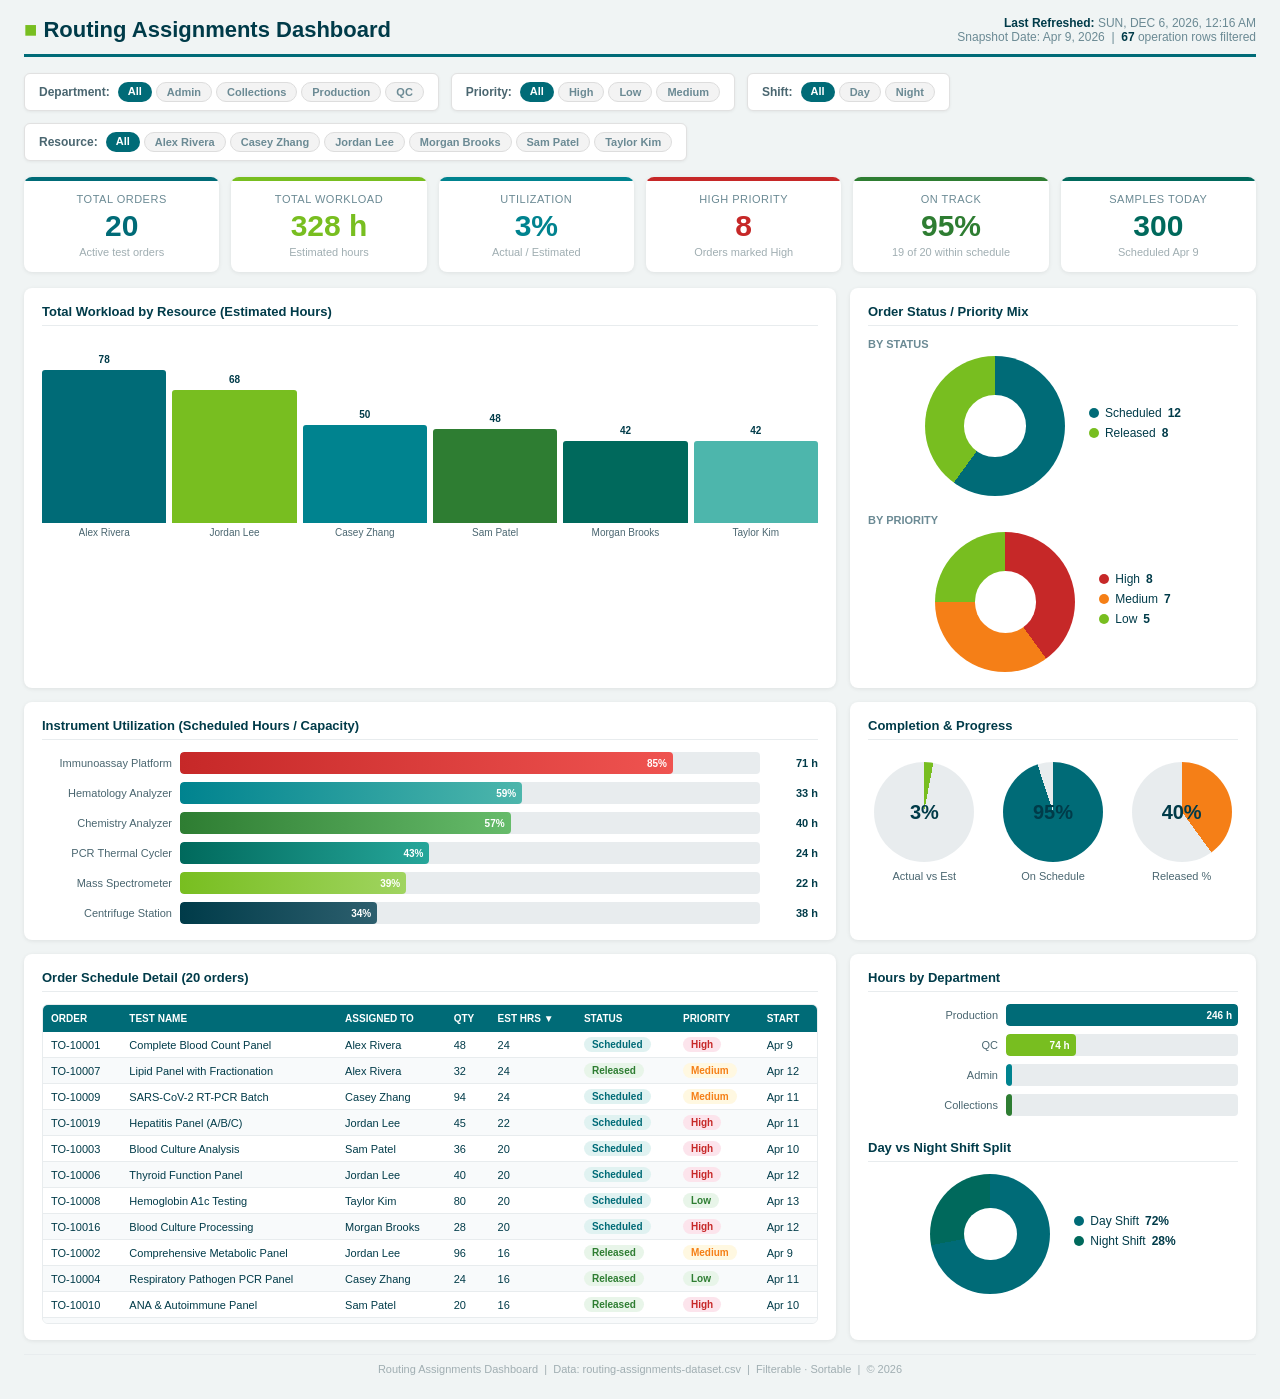
==== dashboard.html @ 111d6b47 "Initial commit: filterable routing assignments dashboard - dashboard.html: interactive dashboard wit" ====
<!DOCTYPE html>
<html lang="en">
<head>
<meta charset="UTF-8">
<meta name="viewport" content="width=device-width, initial-scale=1.0">
<title>Routing Assignments Dashboard</title>
<style>
/* ── Reset & Base ──────────────────────────── */
*,*::before,*::after{box-sizing:border-box;margin:0;padding:0}
body{font-family:'Segoe UI',-apple-system,BlinkMacSystemFont,sans-serif;background:#f0f4f4;color:#003B49}
a{color:#006B77;text-decoration:none}

/* ── Dashboard Shell ───────────────────────── */
.dashboard{max-width:1480px;margin:0 auto;padding:16px 24px 24px}

/* ── Title Bar ─────────────────────────────── */
.title-bar{display:flex;align-items:center;justify-content:space-between;margin-bottom:16px;padding-bottom:10px;border-bottom:3px solid #006B77}
.title-bar h1{font-size:22px;font-weight:600;color:#003B49}
.title-bar h1 span{color:#78BE20}
.title-bar .meta{font-size:12px;color:#6B8A94;text-align:right}
.title-bar .meta strong{color:#003B49}

/* ── Slicer / Filter Row ──────────────────── */
.slicer-row{display:flex;gap:12px;margin-bottom:16px;flex-wrap:wrap}
.slicer{background:#fff;border:1px solid #e1e1e1;border-radius:6px;padding:8px 14px;font-size:12px;display:flex;align-items:center;gap:8px;box-shadow:0 1px 3px rgba(0,0,0,.06)}
.slicer-label{font-weight:600;color:#4A6670;white-space:nowrap}
.slicer-pills{display:flex;gap:4px;flex-wrap:wrap}
.pill{padding:3px 10px;border-radius:12px;font-size:11px;font-weight:600;cursor:pointer;user-select:none;transition:all .15s}
.pill.active{background:#006B77;color:#fff}
.pill:not(.active){background:#f3f3f3;color:#6B8A94;border:1px solid #ddd}
.pill:not(.active):hover{background:#e0e7e9;color:#003B49}

/* ── KPI Row ───────────────────────────────── */
.kpi-row{display:grid;grid-template-columns:repeat(6,1fr);gap:12px;margin-bottom:16px}
@media(max-width:900px){.kpi-row{grid-template-columns:repeat(3,1fr)}}
.kpi-card{background:#fff;border-radius:8px;padding:16px 18px 14px;box-shadow:0 1px 4px rgba(0,0,0,.08);text-align:center;position:relative;overflow:hidden;transition:transform .15s}
.kpi-card:hover{transform:translateY(-2px)}
.kpi-card::before{content:'';position:absolute;top:0;left:0;right:0;height:4px}
.kpi-card.c1::before{background:#006B77} .kpi-card.c2::before{background:#78BE20}
.kpi-card.c3::before{background:#00838F} .kpi-card.c4::before{background:#C62828}
.kpi-card.c5::before{background:#2E7D32} .kpi-card.c6::before{background:#00695C}
.kpi-label{font-size:11px;color:#6B8A94;text-transform:uppercase;letter-spacing:.5px;margin-bottom:4px}
.kpi-value{font-size:30px;font-weight:700;line-height:1.1}
.kpi-sub{font-size:11px;color:#A0AEB2;margin-top:4px}
.kpi-card.c1 .kpi-value{color:#006B77} .kpi-card.c2 .kpi-value{color:#78BE20}
.kpi-card.c3 .kpi-value{color:#00838F} .kpi-card.c4 .kpi-value{color:#C62828}
.kpi-card.c5 .kpi-value{color:#2E7D32} .kpi-card.c6 .kpi-value{color:#00695C}

/* ── Chart Grid ────────────────────────────── */
.chart-grid{display:grid;grid-template-columns:2fr 1fr;gap:14px;margin-bottom:14px}
@media(max-width:900px){.chart-grid{grid-template-columns:1fr}}
.chart-card{background:#fff;border-radius:8px;padding:16px 18px;box-shadow:0 1px 4px rgba(0,0,0,.08)}
.chart-card h3{font-size:13px;font-weight:600;color:#003B49;margin-bottom:12px;padding-bottom:6px;border-bottom:1px solid #e8ecee}

/* ── Bar Chart ─────────────────────────────── */
.bar-chart{display:flex;align-items:flex-end;gap:6px;height:200px;padding-top:10px}
.bar-group{display:flex;flex-direction:column;align-items:center;flex:1}
.bar-stack{display:flex;flex-direction:column;justify-content:flex-end;width:100%;height:180px}
.bar{width:100%;border-radius:3px 3px 0 0;position:relative;min-height:2px;transition:all .3s}
.bar:hover{opacity:.85}
.bar-val{position:absolute;top:-16px;left:50%;transform:translateX(-50%);font-size:10px;font-weight:700;color:#003B49;white-space:nowrap}
.bar-label{font-size:10px;color:#4A6670;margin-top:4px;text-align:center;white-space:nowrap;overflow:hidden;text-overflow:ellipsis;max-width:90px}

/* ── Donut ─────────────────────────────────── */
.donut-wrap{display:flex;align-items:center;gap:24px;justify-content:center}
.donut{width:140px;height:140px;border-radius:50%;position:relative;transition:all .3s}
.donut::after{content:'';position:absolute;top:28%;left:28%;width:44%;height:44%;background:#fff;border-radius:50%}
.donut-legend{list-style:none}
.donut-legend li{font-size:12px;margin-bottom:6px;display:flex;align-items:center;gap:6px}
.legend-dot{width:10px;height:10px;border-radius:50%;display:inline-block}
.legend-val{font-weight:700}

/* ── Horizontal bar chart ──────────────────── */
.h-bar-chart{display:flex;flex-direction:column;gap:8px}
.h-bar-row{display:flex;align-items:center;gap:8px}
.h-bar-label{width:130px;font-size:11px;color:#4A6670;text-align:right;white-space:nowrap;overflow:hidden;text-overflow:ellipsis}
.h-bar-track{flex:1;height:22px;background:#e8ecee;border-radius:4px;overflow:hidden;position:relative}
.h-bar-fill{height:100%;border-radius:4px;display:flex;align-items:center;justify-content:flex-end;padding-right:6px;transition:width .4s}
.h-bar-fill span{font-size:10px;font-weight:700;color:#fff}
.h-bar-val{width:50px;font-size:11px;font-weight:700;color:#003B49;text-align:right}

/* ── Table ─────────────────────────────────── */
.mini-table{width:100%;border-collapse:collapse;font-size:11px}
.mini-table th{text-align:left;font-weight:600;color:#fff;padding:8px;background:#006B77;font-size:10px;text-transform:uppercase;position:sticky;top:0;cursor:pointer;user-select:none}
.mini-table th:hover{background:#005560}
.mini-table th .sort-arrow{float:right;opacity:.5}
.mini-table td{padding:5px 8px;border-bottom:1px solid #e8ecee}
.mini-table tr:nth-child(even){background:#f8fafb}
.mini-table tr:hover{background:#e8f0f2}
.table-scroll{max-height:320px;overflow-y:auto;border-radius:6px;border:1px solid #e8ecee}
.badge{display:inline-block;padding:2px 8px;border-radius:10px;font-size:10px;font-weight:600}
.badge-High{background:#fce4ec;color:#C62828}
.badge-Medium{background:#fff8e1;color:#F57F17}
.badge-Low{background:#e8f5e9;color:#2E7D32}
.badge-Scheduled{background:#e0f2f1;color:#006B77}
.badge-Released{background:#e8f5e9;color:#2E7D32}

/* ── Gauge ─────────────────────────────────── */
.gauge-row{display:flex;justify-content:space-around;align-items:center;padding:10px 0;flex-wrap:wrap;gap:16px}
.gauge{text-align:center}
.gauge-ring{width:100px;height:100px;border-radius:50%;position:relative;margin:0 auto 8px;transition:all .3s}
.gauge-ring::after{content:attr(data-pct) '%';position:absolute;top:50%;left:50%;transform:translate(-50%,-50%);font-size:20px;font-weight:700;color:#003B49}
.gauge-label{font-size:11px;color:#4A6670}

/* ── Footer ────────────────────────────────── */
.footer-note{text-align:center;font-size:11px;color:#A0AEB2;margin-top:12px;padding-top:8px;border-top:1px solid #e8ecee}

/* ── Loading ───────────────────────────────── */
.loading{text-align:center;padding:60px;color:#6B8A94;font-size:16px}
.loading .spinner{display:inline-block;width:32px;height:32px;border:3px solid #e8ecee;border-top-color:#006B77;border-radius:50%;animation:spin .7s linear infinite;margin-bottom:12px}
@keyframes spin{to{transform:rotate(360deg)}}

/* ── Print ─────────────────────────────────── */
@media print{body{background:#fff}.dashboard{padding:8px}.pill{cursor:default!important}}
</style>
</head>
<body>

<div class="dashboard" id="app">
  <div class="loading"><div class="spinner"></div><br>Loading dashboard data…</div>
</div>

<script>
/* ═══════════════════════════════════════════════════════════════════
   Routing Assignments Dashboard — Interactive, filterable
   Data source: routing-assignments-dataset.csv + machine-capacity.csv
   ═══════════════════════════════════════════════════════════════════ */

const COLORS = {
  primary:   '#006B77',
  green:     '#78BE20',
  dark:      '#003B49',
  teal2:     '#00838F',
  red:       '#C62828',
  forest:    '#2E7D32',
  deepTeal:  '#00695C',
  amber:     '#F57F17',
  muted:     '#6B8A94',
};
const BAR_PALETTE = ['#006B77','#78BE20','#00838F','#2E7D32','#00695C','#4DB6AC','#66BB6A','#26A69A','#003B49','#81C784'];
const MACHINE_GRADIENT = [
  ['#006B77','#33a0a8'],['#00838F','#4DB6AC'],['#2E7D32','#66BB6A'],
  ['#00695C','#26A69A'],['#78BE20','#a0d460'],['#003B49','#2D5F6E'],
];

// ── State ────────────────────────────────────────────────────────
let rawData = [];
let capacityData = [];
let filters = { department: 'All', priority: 'All', shift: 'All', resource: 'All' };
let tableSortCol = 'estHours';
let tableSortAsc = false;

// ── CSV Parser ───────────────────────────────────────────────────
function parseCSV(text) {
  const lines = text.trim().split('\n');
  const headers = lines[0].split(',');
  return lines.slice(1).map(line => {
    const vals = [];
    let cur = '', inQ = false;
    for (let i = 0; i < line.length; i++) {
      const c = line[i];
      if (c === '"') { inQ = !inQ; }
      else if (c === ',' && !inQ) { vals.push(cur.trim()); cur = ''; }
      else { cur += c; }
    }
    vals.push(cur.trim());
    const obj = {};
    headers.forEach((h, i) => obj[h.trim()] = vals[i] || '');
    return obj;
  });
}

// ── Data fetch ───────────────────────────────────────────────────
async function loadData() {
  const [csvResp, capResp] = await Promise.all([
    fetch('routing-assignments-dataset.csv'),
    fetch('machine-capacity.csv'),
  ]);
  rawData = parseCSV(await csvResp.text()).map(r => ({
    ...r,
    OperationSeq: +r.OperationSeq,
    EstimatedHours: +r.EstimatedHours,
    ActualHours: +r.ActualHours,
    RemainingHours: +r.RemainingHours,
    Quantity: +r.Quantity,
    ScheduledStartDt: new Date(r.ScheduledStart),
    ScheduledEndDt: new Date(r.ScheduledEnd),
  }));
  capacityData = parseCSV(await capResp.text()).map(r => ({
    ...r,
    CapacityHoursPerDay: +r.CapacityHoursPerDay,
    AvailableDays: +r.AvailableDays,
    TotalCapacityHours: +r.TotalCapacityHours,
    ScheduledHours: +r.ScheduledHours,
  }));
  render();
}

// ── Filter logic ─────────────────────────────────────────────────
function filtered() {
  return rawData.filter(r => {
    if (filters.department !== 'All' && r.Department !== filters.department) return false;
    if (filters.priority !== 'All' && r.Priority !== filters.priority) return false;
    if (filters.shift !== 'All' && r.Shift !== filters.shift) return false;
    if (filters.resource !== 'All' && r.AssignedResource !== filters.resource) return false;
    return true;
  });
}

function unique(arr, key) {
  return [...new Set(arr.map(r => r[key]))].sort();
}

// ── Helpers ──────────────────────────────────────────────────────
function groupSum(arr, key, sumKey) {
  const m = {};
  arr.forEach(r => { m[r[key]] = (m[r[key]] || 0) + r[sumKey]; });
  return Object.entries(m).sort((a, b) => b[1] - a[1]);
}

function groupCount(arr, key) {
  const m = {};
  arr.forEach(r => { m[r[key]] = (m[r[key]] || 0) + 1; });
  return Object.entries(m);
}

function distinctCount(arr, key) {
  return new Set(arr.map(r => r[key])).size;
}

function sum(arr, key) {
  return arr.reduce((s, r) => s + (r[key] || 0), 0);
}

function pct(n, d) { return d ? Math.round(n / d * 100) : 0; }
function fmt(n) { return Number.isInteger(n) ? n : n.toFixed(1); }

function esc(s) {
  const d = document.createElement('div');
  d.textContent = s;
  return d.innerHTML;
}

// ── Pill click handler ───────────────────────────────────────────
function onPill(filterKey, value) {
  filters[filterKey] = value;
  render();
}

// ── Render ───────────────────────────────────────────────────────
function render() {
  const data = filtered();
  const app = document.getElementById('app');

  // Distinct dimensions from full dataset (for filter options)
  const allDepts = unique(rawData, 'Department');
  const allPriorities = unique(rawData, 'Priority');
  const allShifts = unique(rawData, 'Shift');
  const allResources = unique(rawData, 'AssignedResource');

  // ── Aggregate order-level metrics (deduplicate by OrderID)
  const orderMap = {};
  data.forEach(r => {
    if (!orderMap[r.OrderID]) {
      orderMap[r.OrderID] = { id: r.OrderID, name: r.ItemName, resource: r.AssignedResource,
        qty: r.Quantity, status: r.OrderStatus, priority: r.Priority,
        start: r.ScheduledStart, startDt: r.ScheduledStartDt, endDt: r.ScheduledEndDt,
        estHours: 0, actualHours: 0, remainHours: 0 };
    }
    const o = orderMap[r.OrderID];
    o.estHours += r.EstimatedHours;
    o.actualHours += r.ActualHours;
    o.remainHours += r.RemainingHours;
    if (r.ScheduledEndDt > o.endDt) o.endDt = r.ScheduledEndDt;
  });
  const orders = Object.values(orderMap);

  // ── KPIs
  const totalOrders = orders.length;
  const totalHours = sum(data, 'EstimatedHours');
  const totalActual = sum(data, 'ActualHours');
  const highPriority = orders.filter(o => o.priority === 'High').length;
  const now = new Date('2026-04-10T08:00:00');
  const onTrack = orders.filter(o => o.endDt >= now || o.remainHours === 0).length;
  const onTrackPct = pct(onTrack, totalOrders);
  const todayStr = '2026-04-09';
  const samplesToday = [...new Set(
    data.filter(r => r.ScheduledStart && r.ScheduledStart.startsWith(todayStr)).map(r => r.OrderID)
  )].reduce((s, oid) => {
    const row = data.find(r => r.OrderID === oid);
    return s + (row ? row.Quantity : 0);
  }, 0);
  const utilPct = totalHours > 0 ? pct(totalActual, totalHours) : 0;

  // ── Workload by resource
  const workloadByResource = groupSum(data, 'AssignedResource', 'EstimatedHours');
  const maxWorkload = Math.max(...workloadByResource.map(w => w[1]), 1);

  // ── Status / Priority counts (order-level)
  const statusCounts = groupCount(orders, 'status');
  const priorityCounts = groupCount(orders, 'priority');

  // ── Machine utilization (use filtered data for scheduled hours, capacity table for max)
  const machineHours = {};
  data.forEach(r => {
    if (r.MachineName) machineHours[r.MachineName] = (machineHours[r.MachineName] || 0) + r.EstimatedHours;
  });
  const machineUtil = capacityData.map(c => {
    const sched = machineHours[c.MachineName] || 0;
    return { name: c.MachineName, sched, cap: c.TotalCapacityHours, pct: pct(sched, c.TotalCapacityHours) };
  }).sort((a, b) => b.pct - a.pct);

  // ── Hours by department
  const deptHours = groupSum(data, 'Department', 'EstimatedHours');
  const maxDeptH = Math.max(...deptHours.map(d => d[1]), 1);

  // ── Shift split
  const shiftHours = groupSum(data, 'Shift', 'EstimatedHours');
  const totalShiftH = shiftHours.reduce((s, sh) => s + sh[1], 0) || 1;

  // ── Completion gauges
  const actualVsEst = pct(totalActual, totalHours);
  const releasedOrders = orders.filter(o => o.status === 'Released').length;
  const releasedPct = pct(releasedOrders, totalOrders);

  // ── Order table
  let sortedOrders = [...orders];
  sortedOrders.sort((a, b) => {
    let va = a[tableSortCol], vb = b[tableSortCol];
    if (typeof va === 'string') { va = va.toLowerCase(); vb = vb.toLowerCase(); }
    if (va < vb) return tableSortAsc ? -1 : 1;
    if (va > vb) return tableSortAsc ? 1 : -1;
    return 0;
  });

  // ── Build HTML
  const pillHTML = (key, options, current) => options.map(o =>
    `<span class="pill ${o === current ? 'active' : ''}" onclick="onPill('${key}','${esc(o)}')">${esc(o)}</span>`
  ).join('');

  const statusColor = { Scheduled: COLORS.primary, Released: COLORS.green };
  const priorityColor = { High: COLORS.red, Medium: COLORS.amber, Low: COLORS.green };
  const priorityOrder = ['High','Medium','Low'];

  // Donut helpers
  function donutGradient(entries, colorMap) {
    const total = entries.reduce((s, e) => s + e[1], 0) || 1;
    let cum = 0;
    const stops = entries.map(([k, v]) => {
      const start = cum; cum += (v / total) * 100;
      return `${colorMap[k] || '#ccc'} ${start.toFixed(1)}% ${cum.toFixed(1)}%`;
    });
    return `conic-gradient(${stops.join(', ')})`;
  }
  function donutLegendHTML(entries, colorMap) {
    return entries.map(([k, v]) =>
      `<li><span class="legend-dot" style="background:${colorMap[k] || '#ccc'}"></span> ${esc(k)} <span class="legend-val">${v}</span></li>`
    ).join('');
  }

  const arrow = (col) => tableSortCol === col ? (tableSortAsc ? ' ▲' : ' ▼') : '';

  app.innerHTML = `
  <!-- Title Bar -->
  <div class="title-bar">
    <h1><span>■</span> Routing Assignments Dashboard</h1>
    <div class="meta">
      <div><strong>Last Refreshed:</strong> ${new Date().toLocaleString('en-US',{weekday:'short',year:'numeric',month:'short',day:'numeric',hour:'2-digit',minute:'2-digit'}).toUpperCase()}</div>
      <div>Snapshot Date: Apr 9, 2026 &nbsp;|&nbsp; <strong>${data.length}</strong> operation rows filtered</div>
    </div>
  </div>

  <!-- Slicers -->
  <div class="slicer-row">
    <div class="slicer">
      <span class="slicer-label">Department:</span>
      <div class="slicer-pills">${pillHTML('department', ['All', ...allDepts], filters.department)}</div>
    </div>
    <div class="slicer">
      <span class="slicer-label">Priority:</span>
      <div class="slicer-pills">${pillHTML('priority', ['All', ...allPriorities], filters.priority)}</div>
    </div>
    <div class="slicer">
      <span class="slicer-label">Shift:</span>
      <div class="slicer-pills">${pillHTML('shift', ['All', ...allShifts], filters.shift)}</div>
    </div>
    <div class="slicer">
      <span class="slicer-label">Resource:</span>
      <div class="slicer-pills">${pillHTML('resource', ['All', ...allResources], filters.resource)}</div>
    </div>
  </div>

  <!-- KPI Cards -->
  <div class="kpi-row">
    <div class="kpi-card c1"><div class="kpi-label">Total Orders</div><div class="kpi-value">${totalOrders}</div><div class="kpi-sub">Active test orders</div></div>
    <div class="kpi-card c2"><div class="kpi-label">Total Workload</div><div class="kpi-value">${fmt(totalHours)} h</div><div class="kpi-sub">Estimated hours</div></div>
    <div class="kpi-card c3"><div class="kpi-label">Utilization</div><div class="kpi-value">${utilPct}%</div><div class="kpi-sub">Actual / Estimated</div></div>
    <div class="kpi-card c4"><div class="kpi-label">High Priority</div><div class="kpi-value">${highPriority}</div><div class="kpi-sub">Orders marked High</div></div>
    <div class="kpi-card c5"><div class="kpi-label">On Track</div><div class="kpi-value">${onTrackPct}%</div><div class="kpi-sub">${onTrack} of ${totalOrders} within schedule</div></div>
    <div class="kpi-card c6"><div class="kpi-label">Samples Today</div><div class="kpi-value">${samplesToday}</div><div class="kpi-sub">Scheduled Apr 9</div></div>
  </div>

  <!-- Row 1: Workload Bar + Status/Priority Donuts -->
  <div class="chart-grid">
    <div class="chart-card">
      <h3>Total Workload by Resource (Estimated Hours)</h3>
      <div class="bar-chart">
        ${workloadByResource.map(([name, hrs], i) => `
        <div class="bar-group">
          <div class="bar-stack">
            <div class="bar" style="height:${(hrs / maxWorkload * 85).toFixed(1)}%; background:${BAR_PALETTE[i % BAR_PALETTE.length]};" title="${esc(name)} — ${fmt(hrs)}h">
              <span class="bar-val">${fmt(hrs)}</span>
            </div>
          </div>
          <div class="bar-label">${esc(name)}</div>
        </div>`).join('')}
      </div>
    </div>

    <div class="chart-card">
      <h3>Order Status / Priority Mix</h3>
      <div style="margin-bottom:18px">
        <div style="font-size:11px;color:${COLORS.muted};font-weight:600;margin-bottom:6px">BY STATUS</div>
        <div class="donut-wrap">
          <div class="donut" style="background:${donutGradient(statusCounts, statusColor)}"></div>
          <ul class="donut-legend">${donutLegendHTML(statusCounts, statusColor)}</ul>
        </div>
      </div>
      <div>
        <div style="font-size:11px;color:${COLORS.muted};font-weight:600;margin-bottom:6px">BY PRIORITY</div>
        <div class="donut-wrap">
          <div class="donut" style="background:${donutGradient(
            priorityOrder.map(p => [p, orders.filter(o => o.priority === p).length]).filter(e => e[1] > 0),
            priorityColor
          )}"></div>
          <ul class="donut-legend">${donutLegendHTML(
            priorityOrder.map(p => [p, orders.filter(o => o.priority === p).length]).filter(e => e[1] > 0),
            priorityColor
          )}</ul>
        </div>
      </div>
    </div>
  </div>

  <!-- Row 2: Machine Utilization + Gauges -->
  <div class="chart-grid">
    <div class="chart-card">
      <h3>Instrument Utilization (Scheduled Hours / Capacity)</h3>
      <div class="h-bar-chart">
        ${machineUtil.map((m, i) => {
          const grad = MACHINE_GRADIENT[i % MACHINE_GRADIENT.length];
          const barColor = m.pct >= 85 ? `linear-gradient(90deg,${COLORS.red},#ef5350)` : `linear-gradient(90deg,${grad[0]},${grad[1]})`;
          return `<div class="h-bar-row">
            <div class="h-bar-label">${esc(m.name)}</div>
            <div class="h-bar-track"><div class="h-bar-fill" style="width:${Math.min(m.pct, 100)}%;background:${barColor}"><span>${m.pct}%</span></div></div>
            <div class="h-bar-val">${fmt(m.sched)} h</div>
          </div>`;
        }).join('')}
      </div>
    </div>

    <div class="chart-card">
      <h3>Completion & Progress</h3>
      <div class="gauge-row">
        <div class="gauge">
          <div class="gauge-ring" data-pct="${actualVsEst}" style="background:conic-gradient(${COLORS.green} 0% ${actualVsEst}%, #e8ecee ${actualVsEst}% 100%)"></div>
          <div class="gauge-label">Actual vs Est</div>
        </div>
        <div class="gauge">
          <div class="gauge-ring" data-pct="${onTrackPct}" style="background:conic-gradient(${COLORS.primary} 0% ${onTrackPct}%, #e8ecee ${onTrackPct}% 100%)"></div>
          <div class="gauge-label">On Schedule</div>
        </div>
        <div class="gauge">
          <div class="gauge-ring" data-pct="${releasedPct}" style="background:conic-gradient(${COLORS.amber} 0% ${releasedPct}%, #e8ecee ${releasedPct}% 100%)"></div>
          <div class="gauge-label">Released %</div>
        </div>
      </div>
    </div>
  </div>

  <!-- Row 3: Table + Dept/Shift -->
  <div class="chart-grid">
    <div class="chart-card">
      <h3>Order Schedule Detail (${sortedOrders.length} orders${sortedOrders.length > 50 ? ' — top 50 shown' : ''})</h3>
      <div class="table-scroll">
      <table class="mini-table">
        <thead><tr>
          <th onclick="sortTable('id')">Order${arrow('id')}</th>
          <th onclick="sortTable('name')">Test Name${arrow('name')}</th>
          <th onclick="sortTable('resource')">Assigned To${arrow('resource')}</th>
          <th onclick="sortTable('qty')">Qty${arrow('qty')}</th>
          <th onclick="sortTable('estHours')">Est Hrs${arrow('estHours')}</th>
          <th onclick="sortTable('status')">Status${arrow('status')}</th>
          <th onclick="sortTable('priority')">Priority${arrow('priority')}</th>
          <th onclick="sortTable('start')">Start${arrow('start')}</th>
        </tr></thead>
        <tbody>
          ${sortedOrders.slice(0, 50).map(o => `<tr>
            <td>${esc(o.id)}</td>
            <td>${esc(o.name)}</td>
            <td>${esc(o.resource)}</td>
            <td>${o.qty}</td>
            <td>${fmt(o.estHours)}</td>
            <td><span class="badge badge-${o.status}">${o.status}</span></td>
            <td><span class="badge badge-${o.priority}">${o.priority}</span></td>
            <td>${o.start ? new Date(o.start).toLocaleDateString('en-US',{month:'short',day:'numeric'}) : ''}</td>
          </tr>`).join('')}
        </tbody>
      </table>
      </div>
    </div>

    <div class="chart-card">
      <h3>Hours by Department</h3>
      <div class="h-bar-chart" style="margin-top:10px">
        ${deptHours.map(([dept, hrs], i) => `<div class="h-bar-row">
          <div class="h-bar-label">${esc(dept)}</div>
          <div class="h-bar-track"><div class="h-bar-fill" style="width:${(hrs / maxDeptH * 100).toFixed(0)}%;background:${BAR_PALETTE[i % BAR_PALETTE.length]}"><span>${fmt(hrs)} h</span></div></div>
        </div>`).join('')}
      </div>

      <h3 style="margin-top:24px">Day vs Night Shift Split</h3>
      <div class="donut-wrap" style="margin-top:8px">
          <div class="donut" style="width:120px;height:120px;background:${donutGradient(shiftHours, {Day:COLORS.primary, Night:COLORS.deepTeal})}"></div>
        <ul class="donut-legend">
          ${shiftHours.map(([s, h]) =>
            `<li><span class="legend-dot" style="background:${s === 'Day' ? COLORS.primary : COLORS.deepTeal}"></span> ${s} Shift <span class="legend-val">${pct(h, totalShiftH)}%</span></li>`
          ).join('')}
        </ul>
      </div>
    </div>
  </div>

  <!-- Footer -->
  <div class="footer-note">
    Routing Assignments Dashboard &nbsp;|&nbsp; Data: routing-assignments-dataset.csv &nbsp;|&nbsp; Filterable &middot; Sortable &nbsp;|&nbsp; &copy; 2026
  </div>`;
}

// ── Table sorting ────────────────────────────────────────────────
function sortTable(col) {
  if (tableSortCol === col) tableSortAsc = !tableSortAsc;
  else { tableSortCol = col; tableSortAsc = true; }
  render();
}

// ── Boot ─────────────────────────────────────────────────────────
loadData().catch(err => {
  document.getElementById('app').innerHTML = `<div class="loading" style="color:#D04A02">Failed to load data. Ensure CSV files are in the same directory.<br><small>${esc(err.message)}</small></div>`;
});
</script>
</body>
</html>
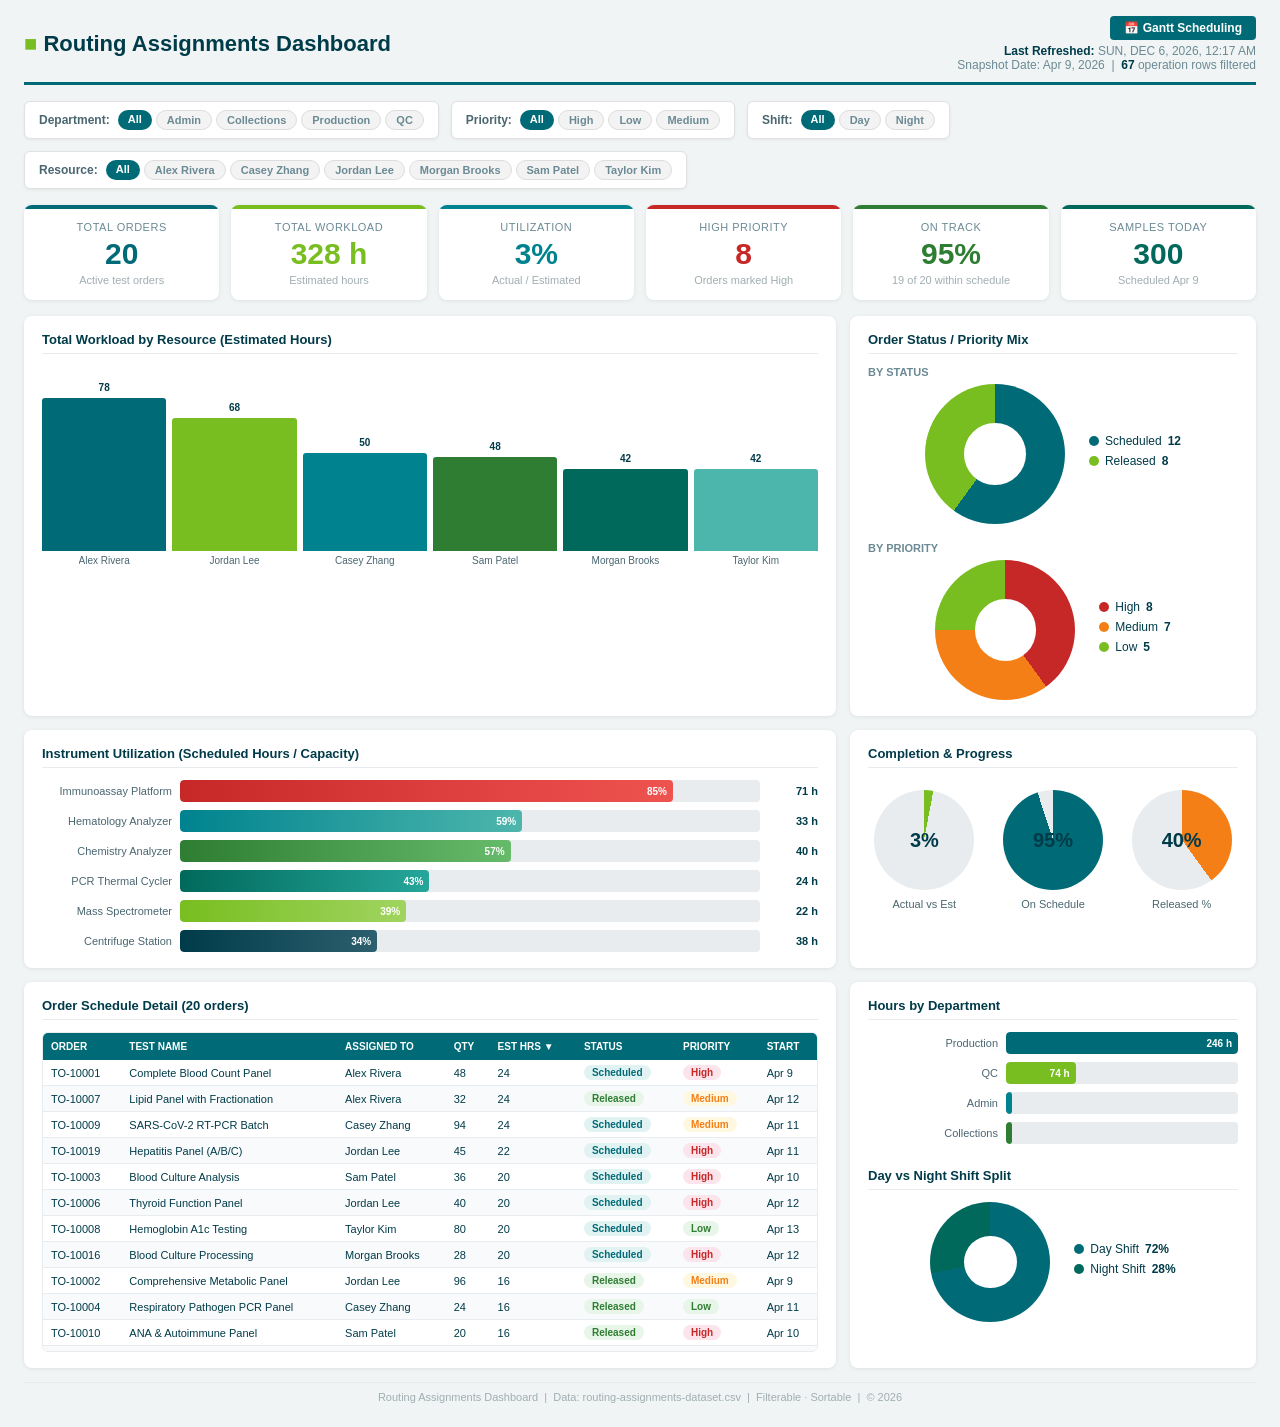
==== commit 149eb613: "Added links" ====
--- a/dashboard.html
+++ b/dashboard.html
@@ -365,6 +365,7 @@
   <div class="title-bar">
     <h1><span>■</span> Routing Assignments Dashboard</h1>
     <div class="meta">
+      <div><a href="index.html" style="background:#006B77;color:#fff;padding:5px 14px;border-radius:4px;font-weight:600;font-size:12px;text-decoration:none;display:inline-block;margin-bottom:4px">📅 Gantt Scheduling</a></div>
       <div><strong>Last Refreshed:</strong> ${new Date().toLocaleString('en-US',{weekday:'short',year:'numeric',month:'short',day:'numeric',hour:'2-digit',minute:'2-digit'}).toUpperCase()}</div>
       <div>Snapshot Date: Apr 9, 2026 &nbsp;|&nbsp; <strong>${data.length}</strong> operation rows filtered</div>
     </div>
